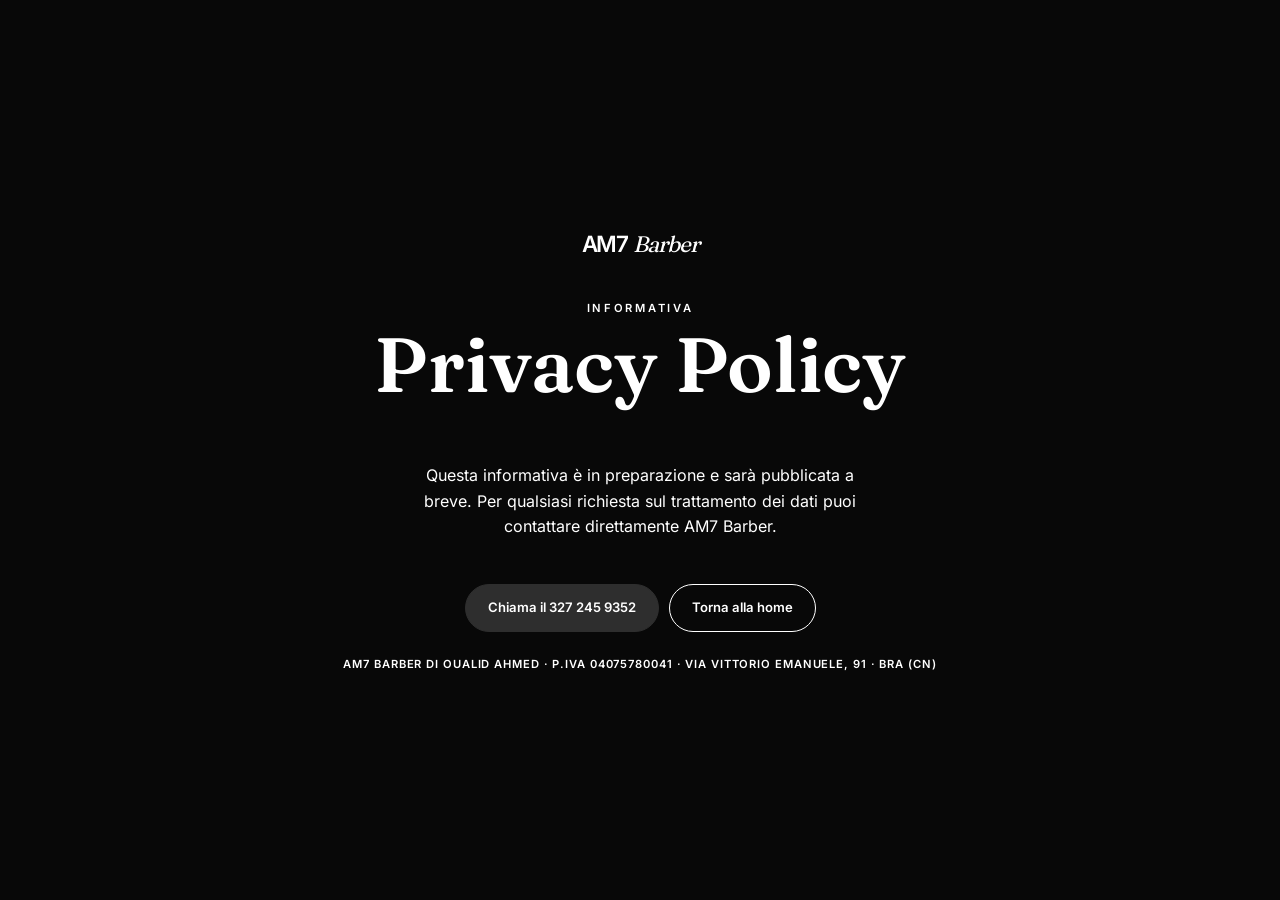
==== legal/privacy.html @ 8cc0624b "Commit standard" ====
<!DOCTYPE html>
<html lang="it">
<head>
  <meta charset="UTF-8">
  <meta name="viewport" content="width=device-width, initial-scale=1.0">
  <title>Privacy Policy · AM7 Barber</title>
  <meta name="description" content="Informativa privacy di AM7 Barber, Bra. Documento in preparazione.">
  <meta name="robots" content="noindex, nofollow">
  <meta name="theme-color" content="#080808">

  <link rel="icon" href="../favicon.ico" sizes="any">
  <link rel="icon" type="image/png" href="../assets/icons/favicon-48.png" sizes="48x48">
  <link rel="icon" type="image/png" href="../assets/icons/favicon-32.png" sizes="32x32">
  <link rel="icon" type="image/png" href="../assets/icons/favicon-16.png" sizes="16x16">
  <link rel="apple-touch-icon" href="../assets/icons/apple-touch-icon.png" sizes="180x180">
  <link rel="manifest" href="../manifest.json">

  <link rel="stylesheet" href="../styles.css">
  <style>
    /* Regole locali alla pagina legale: styles.css non definisce un h1
       fuori dalla hero. Nessuna modifica al sito. */
    .legal-page {
      display: flex;
      min-height: 100vh;
      min-height: 100svh;
      flex-direction: column;
      justify-content: center;
    }

    .legal-page h1 {
      max-width: 14ch;
      margin-right: auto;
      margin-left: auto;
      font-size: clamp(2.6rem, 6vw, 5rem);
      line-height: .9;
    }

    /* Stesso lockup del brand in header/footer: "AM7" in Inter,
       "Barber" in Fraunces corsivo. */
    .legal-page__home {
      display: inline-block;
      margin-bottom: 40px;
      font-size: 1.4rem;
      font-weight: 600;
      letter-spacing: -.05em;
      text-decoration: none;
    }

    .legal-page__home span {
      font-family: var(--font-display);
      font-style: italic;
      font-weight: 400;
    }
  </style>
</head>
<body>
  <a class="skip-link" href="#main-content">Vai al contenuto</a>

  <main id="main-content">
    <!--
      ============================================================
      PRIVACY POLICY — CONTENUTO DA REDIGERE
      ------------------------------------------------------------
      Pagina volutamente vuota su indicazione del committente.
      Finché resta così deve mantenere:
        - <meta name="robots" content="noindex, nofollow">
        - esclusione da sitemap.xml
      Prima della pubblicazione definitiva servono (art. 13 GDPR):
        titolare e recapito, finalità e basi giuridiche, categorie di
        dati, hosting e fornitori, conservazione, diritti dell'interessato,
        cookie/tracciamenti/contenuti esterni, data di aggiornamento.
      Configurazione tecnica accertata da verificare in fase di stesura:
        nessun cookie proprio, nessun analytics, nessun form, nessun
        iframe, font self-hosted, nessuna richiesta a terze parti.
        Uscite verso l'esterno solo su click: WhatsApp, tel:,
        Instagram, Google Maps.
      Vedi README.md → "Stato delle informative legali".
      ============================================================
    -->
    <section class="section section--dark booking legal-page" aria-labelledby="privacy-title">
      <a class="legal-page__home" href="../index.html">AM7 <span>Barber</span></a>
      <p class="eyebrow">Informativa</p>
      <h1 id="privacy-title">Privacy Policy</h1>
      <p>Questa informativa è in preparazione e sarà pubblicata a breve. Per qualsiasi richiesta sul trattamento dei dati puoi contattare direttamente AM7 Barber.</p>
      <div class="actions actions--center">
        <a class="btn" href="tel:+393272459352">Chiama il 327 245 9352</a>
        <a class="btn btn--ghost" href="../index.html">Torna alla home</a>
      </div>
      <p class="booking__proof">AM7 Barber di Oualid Ahmed · P.IVA 04075780041 · Via Vittorio Emanuele, 91 · Bra (CN)</p>
    </section>
  </main>
</body>
</html>
---- styles.css ----
/* ==========================================================================
   FONT SELF-HOSTED
   --------------------------------------------------------------------------
   Fraunces v38 · Inter v20 — woff2 variabili, asse wght 100–900, solo tondo.
   Origine: fonts.gstatic.com (vedi assets/fonts/README.md per rigenerarli).
   Licenze: SIL Open Font License 1.1 — assets/fonts/OFL-Fraunces.txt,
            assets/fonts/OFL-Inter.txt.
   Un solo file per famiglia copre tutti i pesi. Il subset latin-ext viene
   scaricato dal browser solo se in pagina compare un carattere di quel
   range: per l'italiano basta latin.
   ========================================================================== */

@font-face {
  font-family: 'Fraunces';
  font-style: normal;
  font-weight: 100 900;
  font-display: swap;
  src: url('assets/fonts/fraunces-latin.woff2') format('woff2');
  unicode-range: U+0000-00FF, U+0131, U+0152-0153, U+02BB-02BC, U+02C6, U+02DA, U+02DC, U+0304, U+0308, U+0329, U+2000-206F, U+20AC, U+2122, U+2191, U+2193, U+2212, U+2215, U+FEFF, U+FFFD;
}

@font-face {
  font-family: 'Fraunces';
  font-style: normal;
  font-weight: 100 900;
  font-display: swap;
  src: url('assets/fonts/fraunces-latin-ext.woff2') format('woff2');
  unicode-range: U+0100-02BA, U+02BD-02C5, U+02C7-02CC, U+02CE-02D7, U+02DD-02FF, U+0304, U+0308, U+0329, U+1D00-1DBF, U+1E00-1E9F, U+1EF2-1EFF, U+2020, U+20A0-20AB, U+20AD-20C0, U+2113, U+2C60-2C7F, U+A720-A7FF;
}

@font-face {
  font-family: 'Inter';
  font-style: normal;
  font-weight: 100 900;
  font-display: swap;
  src: url('assets/fonts/inter-latin.woff2') format('woff2');
  unicode-range: U+0000-00FF, U+0131, U+0152-0153, U+02BB-02BC, U+02C6, U+02DA, U+02DC, U+0304, U+0308, U+0329, U+2000-206F, U+20AC, U+2122, U+2191, U+2193, U+2212, U+2215, U+FEFF, U+FFFD;
}

@font-face {
  font-family: 'Inter';
  font-style: normal;
  font-weight: 100 900;
  font-display: swap;
  src: url('assets/fonts/inter-latin-ext.woff2') format('woff2');
  unicode-range: U+0100-02BA, U+02BD-02C5, U+02C7-02CC, U+02CE-02D7, U+02DD-02FF, U+0304, U+0308, U+0329, U+1D00-1DBF, U+1E00-1E9F, U+1EF2-1EFF, U+2020, U+20A0-20AB, U+20AD-20C0, U+2113, U+2C60-2C7F, U+A720-A7FF;
}

:root {
  --paper: #fdfdfd;
  --ink: #080808;
  --soft: #d3d3d3;
  --mid: #b1b1b1;
  --charcoal: #2e2e2e;
  --slate: #4f4f4f;
  --font-display: 'Fraunces', Georgia, 'Times New Roman', serif;
  --font-body: 'Inter', system-ui, -apple-system, 'Segoe UI', Roboto, sans-serif;
  --page-pad: clamp(20px, 6vw, 92px);
  --section-space: clamp(72px, 9vw, 128px);
  --content-max: 1366px;
  --radius: 2px;
  --ease: cubic-bezier(.22, .7, .25, 1);
}

*,
*::before,
*::after {
  box-sizing: border-box;
}

html {
  scroll-behavior: smooth;
}

body {
  margin: 0;
  overflow-x: hidden;
  background: var(--paper);
  color: #111111;
  font-family: var(--font-body);
  font-size: 16px;
  line-height: 1.6;
  text-rendering: optimizeLegibility;
}

main,
section,
footer,
nav,
div,
article,
figure {
  min-width: 0;
  min-height: 0;
}

img {
  display: block;
  width: 100%;
  max-width: 100%;
  height: auto;
}

a {
  color: inherit;
  text-underline-offset: .2em;
}

button,
a {
  -webkit-tap-highlight-color: transparent;
}

button,
input,
select,
textarea {
  font: inherit;
}

:focus-visible {
  outline: 3px solid currentColor;
  outline-offset: 4px;
}

.sr-only {
  position: absolute;
  overflow: hidden;
  width: 1px;
  height: 1px;
  padding: 0;
  border: 0;
  margin: -1px;
  clip-path: inset(50%);
  white-space: nowrap;
}

.skip-link {
  position: fixed;
  z-index: 100;
  top: 12px;
  left: 12px;
  padding: 10px 14px;
  transform: translateY(-160%);
  background: var(--paper);
  color: #111111;
  font-weight: 600;
}

.skip-link:focus {
  transform: translateY(0);
}

h1,
h2,
h3,
p,
figure {
  margin-top: 0;
}

h1,
h2,
h3 {
  font-family: var(--font-display);
  font-weight: 600;
}

h2 {
  max-width: 15ch;
  margin-bottom: .34em;
  font-size: clamp(2.5rem, 5.2vw, 4.8rem);
  line-height: .98;
  letter-spacing: -.04em;
  text-wrap: balance;
}

h2 em,
h1 em {
  font-weight: 400;
}

/* Full-bleed background, contenuto sempre centrato entro --content-max */
.section {
  position: relative;
  width: 100%;
  padding-block: var(--section-space);
  padding-inline: max(var(--page-pad), calc((100% - var(--content-max)) / 2));
}

.section--light {
  background: var(--paper);
  color: #111111;
}

.section--grey {
  background: var(--soft);
  color: #111111;
}

.section--dark {
  background: var(--ink);
  color: #ffffff;
}

.eyebrow {
  margin-bottom: 16px;
  font-size: .7rem;
  font-weight: 600;
  line-height: 1;
  letter-spacing: .24em;
  text-transform: uppercase;
}

.section__head {
  display: grid;
  grid-template-columns: minmax(0, 1.3fr) minmax(260px, .7fr);
  gap: clamp(24px, 4.5vw, 72px);
  align-items: end;
  margin-bottom: clamp(38px, 5vw, 64px);
}

.section__head h2,
.section__head p {
  margin-bottom: 0;
}

.section__head > p,
.section__head > div > p:last-child,
.gallery__intro > p {
  max-width: 42ch;
}

.actions {
  display: flex;
  flex-wrap: wrap;
  gap: 10px;
  align-items: center;
  margin-top: 28px;
}

.actions--center {
  justify-content: center;
}

.btn {
  display: inline-flex;
  min-height: 48px;
  max-width: 100%;
  align-items: center;
  justify-content: center;
  gap: 16px;
  padding: 13px 22px;
  border: 1px solid var(--charcoal);
  border-radius: 999px;
  background: var(--charcoal);
  color: #ffffff;
  font-size: .82rem;
  font-weight: 600;
  line-height: 1;
  text-align: center;
  text-decoration: none;
  white-space: nowrap;
  transition: transform .2s var(--ease), background-color .2s var(--ease);
}

.btn:hover {
  transform: translateY(-2px);
  background: var(--slate);
}

.btn--ghost {
  border-color: currentColor;
  background: transparent;
  color: inherit;
}

.btn--ghost:hover {
  background: transparent;
}

.btn--compact {
  min-height: 40px;
  padding: 10px 18px;
}

.media-frame {
  position: relative;
  overflow: hidden;
  border-radius: var(--radius);
  background: var(--soft);
}

.media-frame img {
  width: 100%;
  height: 100%;
  object-fit: cover;
}

/* 1 · Hero Minimal Centered */
.bb-hero-minimal-centered {
  position: relative;
  isolation: isolate;
  display: flex;
  min-height: clamp(520px, 52vw, 620px);
  max-height: 660px;
  flex-direction: column;
  overflow: hidden;
  padding: clamp(18px, 3vw, 34px) var(--page-pad) clamp(24px, 4vw, 44px);
  background: var(--soft);
  color: #111111;
}

.bb-hero-minimal-centered::before {
  position: absolute;
  z-index: -1;
  top: 50%;
  left: 50%;
  width: min(82%, 940px);
  aspect-ratio: 1178 / 435;
  transform: translate(-50%, -50%);
  background: url('assets/logo-mark.png') center / contain no-repeat;
  content: '';
  opacity: .16;
}

.hero__nav,
.hero__content,
.hero__meta {
  width: min(100%, var(--content-max));
  margin-right: auto;
  margin-left: auto;
}

.hero__nav {
  display: grid;
  grid-template-columns: auto 1fr auto;
  gap: 20px 28px;
  align-items: center;
}

.hero__brand,
.fh-ft-cl__brand > a:not(.footer__social) {
  width: max-content;
  font-size: 1.05rem;
  font-weight: 600;
  letter-spacing: -.05em;
  text-decoration: none;
}

.hero__brand span,
.fh-ft-cl__brand > a:not(.footer__social) span {
  font-family: var(--font-display);
  font-style: italic;
  font-weight: 400;
}

.hero__links {
  display: flex;
  justify-content: center;
  gap: clamp(16px, 2.4vw, 36px);
}

.hero__links a {
  font-size: .75rem;
  font-weight: 600;
  text-decoration: none;
}

.hero__nav > .btn {
  grid-column: 3;
  grid-row: 1;
  justify-self: end;
}

.hero__content {
  margin-top: auto;
  margin-bottom: auto;
  padding-block: clamp(28px, 5vw, 56px);
}

.hero__content h1 {
  max-width: 11ch;
  margin-bottom: 24px;
  font-size: clamp(3.35rem, 8.5vw, 7.6rem);
  line-height: .98;
  letter-spacing: -.065em;
}

.hero__body {
  max-width: 52ch;
  margin-bottom: 0;
  font-size: clamp(.95rem, 1.4vw, 1.12rem);
}

.hero__meta {
  display: flex;
  justify-content: space-between;
  gap: 24px;
  padding-top: 18px;
  border-top: 1px solid #111111;
  font-size: .68rem;
  font-weight: 600;
  letter-spacing: .08em;
  text-transform: uppercase;
}

/* 2 · Chi siamo */
.bw-about-craft {
  display: grid;
  grid-template-columns: minmax(260px, .8fr) minmax(0, 1.2fr);
  gap: clamp(36px, 6.5vw, 96px);
  align-items: start;
}

.bw-about-craft__media {
  aspect-ratio: 4 / 5;
  max-height: 520px;
  margin: 0;
}

.bw-about-craft__media img {
  object-position: center 42%;
  filter: grayscale(1) contrast(1.04);
}

.bw-about-craft__media figcaption {
  position: absolute;
  right: 14px;
  bottom: 14px;
  left: 14px;
  padding: 10px 12px;
  background: var(--paper);
  color: #111111;
  font-size: .64rem;
  font-weight: 600;
  letter-spacing: .11em;
  text-transform: uppercase;
}

.media-placeholder {
  display: grid;
  width: 100%;
  height: 100%;
  min-height: 320px;
  align-content: center;
  justify-items: center;
  gap: 14px;
  padding: 24px;
  background:
    repeating-linear-gradient(-45deg, rgba(17, 17, 17, .055) 0 9px, transparent 9px 19px),
    var(--soft);
  color: var(--slate);
  text-align: center;
}

.media-placeholder__mark {
  color: #111111;
  font-family: var(--font-display);
  font-size: clamp(2.4rem, 5vw, 3.6rem);
  font-weight: 600;
  letter-spacing: -.05em;
  line-height: 1;
  opacity: .3;
}

.media-placeholder__label {
  font-size: .6rem;
  font-weight: 600;
  letter-spacing: .18em;
  text-transform: uppercase;
}

.bw-about-craft__copy {
  max-width: 62ch;
}

.bw-about-craft__copy > p:not(.eyebrow, .signature) {
  margin-bottom: 1.1em;
  font-size: clamp(.95rem, 1.25vw, 1.05rem);
}

.about__lead {
  font-size: clamp(1.05rem, 1.6vw, 1.24rem) !important;
  line-height: 1.5;
}

.about__timeline {
  display: grid;
  grid-template-columns: repeat(3, minmax(0, 1fr));
  padding: 0;
  margin: 34px 0 0;
  border-top: 1px solid var(--mid);
  list-style: none;
}

.about__timeline li {
  padding: 20px 22px 0 0;
}

.about__year {
  display: block;
  margin-bottom: 10px;
  font-size: .65rem;
  font-weight: 600;
  letter-spacing: .14em;
}

.about__timeline strong {
  display: block;
  font-family: var(--font-display);
  font-size: 1.1rem;
  font-weight: 600;
  line-height: 1.2;
}

.about__timeline p {
  margin: 6px 0 0;
  color: var(--slate);
  font-size: .78rem;
  line-height: 1.5;
}

.signature {
  margin-top: 34px;
  margin-bottom: 0;
  font-family: var(--font-display);
  font-style: italic;
}

/* 3 · Listino prezzi */
.pricelist {
  display: grid;
  grid-template-columns: repeat(2, minmax(0, 1fr));
  grid-template-rows: auto 1fr;
  gap: 1px;
  border: 1px solid #111111;
  background: #111111;
}

.pricelist__group {
  padding: clamp(22px, 2.8vw, 38px);
  background: var(--paper);
}

.pricelist__group--taglio {
  grid-area: 1 / 1;
}

.pricelist__group--barba {
  grid-area: 2 / 1;
}

.pricelist__group--trattamenti {
  grid-area: 1 / 2 / span 2 / 2;
}

.pricelist__group h3 {
  margin: 0 0 6px;
  font-size: clamp(1.5rem, 2.2vw, 2rem);
  letter-spacing: -.035em;
  line-height: 1;
}

.pricelist dl {
  margin: 0;
}

.price-row {
  display: flex;
  gap: 18px;
  align-items: baseline;
  padding: 13px 0;
  border-bottom: 1px solid rgba(17, 17, 17, .13);
}

.price-row:last-child {
  padding-bottom: 0;
  border-bottom: 0;
}

.price-row dt {
  flex: 1 1 auto;
  font-size: .92rem;
  font-weight: 500;
}

.price-row dd {
  flex: 0 0 auto;
  margin: 0;
  font-family: var(--font-display);
  font-size: 1.05rem;
  font-weight: 600;
  white-space: nowrap;
}

.pricelist__footer {
  display: flex;
  flex-wrap: wrap;
  gap: 18px 36px;
  align-items: center;
  justify-content: space-between;
  margin-top: 28px;
}

.pricelist__footer p {
  max-width: 48ch;
  margin: 0;
  font-size: .78rem;
}

/* 4 · Gallery Carousel */
.gallery__intro {
  align-self: end;
}

.gallery__controls {
  display: flex;
  gap: 8px;
  margin-top: 22px;
}

.gallery__controls button {
  display: grid;
  width: 48px;
  height: 48px;
  place-items: center;
  border: 1px solid #ffffff;
  border-radius: 50%;
  background: transparent;
  color: #ffffff;
  cursor: pointer;
  transition: background-color .2s var(--ease), color .2s var(--ease);
}

.gallery__controls button:hover {
  background: var(--paper);
  color: #111111;
}

.gallery__viewport {
  overflow: hidden;
}

.gallery__track {
  display: flex;
  gap: clamp(12px, 1.6vw, 22px);
  overflow-x: auto;
  padding-bottom: 14px;
  scroll-behavior: smooth;
  scroll-snap-type: x mandatory;
  scrollbar-color: var(--paper) var(--charcoal);
  scrollbar-width: thin;
}

.gallery-card {
  position: relative;
  overflow: hidden;
  flex: 0 0 min(23rem, 74vw);
  border-radius: var(--radius);
  background: var(--charcoal);
  scroll-snap-align: start;
}

.gallery-card img {
  aspect-ratio: 3 / 4;
  object-fit: cover;
  object-position: center 34%;
  filter: grayscale(.12);
}

.gallery-card__number {
  position: absolute;
  top: 14px;
  left: 14px;
  display: grid;
  min-width: 46px;
  height: 32px;
  padding: 0 12px;
  place-items: center;
  border-radius: 999px;
  background: rgba(8, 8, 8, .68);
  color: #ffffff;
  font-size: .66rem;
  font-weight: 600;
  letter-spacing: .14em;
  -webkit-backdrop-filter: blur(6px);
  backdrop-filter: blur(6px);
}

/* 5 · Dentro AM7 */
.shop__gallery {
  display: grid;
  height: clamp(380px, 44vw, 600px);
  grid-template-columns: minmax(0, 1.4fr) minmax(0, 1fr) minmax(0, 1fr);
  gap: clamp(10px, 1.2vw, 16px);
}

.shop__gallery figure {
  height: 100%;
  margin: 0;
}

.shop__main img {
  object-position: center 56%;
}

.shop__side img {
  object-position: center 50%;
}

/* 6 · Instagram reel */
.bb-social-phone-mockup {
  display: grid;
  grid-template-columns: minmax(270px, .62fr) minmax(0, 1.38fr);
  gap: clamp(36px, 6vw, 96px);
  align-items: center;
}

.bb-social-phone-mockup__phone {
  width: min(320px, 84vw);
  padding: 12px;
  border: 9px solid var(--ink);
  border-radius: 48px;
  margin: 0 auto;
  background: var(--ink);
  box-shadow: 0 26px 60px rgba(8, 8, 8, .22);
}

.phone__speaker {
  display: block;
  width: 76px;
  height: 5px;
  margin: 0 auto 11px;
  border-radius: 999px;
  background: var(--mid);
}

.phone__screen {
  position: relative;
  overflow: hidden;
  aspect-ratio: 9 / 16;
  border-radius: 30px;
  background: var(--ink);
}

.reel {
  position: absolute;
  display: flex;
  flex-direction: column;
  inset: 0;
  transition: transform .75s var(--ease);
  will-change: transform;
}

.reel[data-state='logo'] {
  transform: translateY(-100%);
}

.reel__slide {
  position: relative;
  overflow: hidden;
  height: 100%;
  flex: 0 0 100%;
}

.reel__slide--video video {
  display: block;
  width: 100%;
  height: 100%;
  object-fit: cover;
}

.reel__progress {
  position: absolute;
  z-index: 1;
  top: 14px;
  right: 14px;
  left: 14px;
  overflow: hidden;
  height: 3px;
  border-radius: 999px;
  background: rgba(255, 255, 255, .3);
}

.reel__progress i {
  display: block;
  width: 0;
  height: 100%;
  background: var(--paper);
  transition: width .2s linear;
}

.reel__toggle {
  position: absolute;
  z-index: 2;
  display: grid;
  padding: 0;
  border: 0;
  inset: 0;
  background: transparent;
  cursor: pointer;
  place-items: center;
}

.reel__toggle-icon {
  position: relative;
  display: block;
  width: 58px;
  height: 58px;
  border-radius: 50%;
  background: rgba(253, 253, 253, .93);
  color: #111111;
  transition: opacity .35s var(--ease), transform .35s var(--ease);
}

.reel__toggle-icon::before {
  position: absolute;
  top: 50%;
  left: calc(50% + 2px);
  border-color: transparent transparent transparent currentColor;
  border-style: solid;
  border-width: 9px 0 9px 15px;
  content: '';
  transform: translate(-50%, -50%);
}

.reel.is-playing .reel__toggle-icon {
  opacity: 0;
  transform: scale(.84);
}

.reel.is-playing .reel__toggle:hover .reel__toggle-icon,
.reel.is-playing .reel__toggle:focus-visible .reel__toggle-icon {
  opacity: 1;
  transform: scale(1);
}

.reel.is-playing .reel__toggle-icon::before {
  left: calc(50% - 5px);
  width: 5px;
  height: 18px;
  border: 0;
  background: currentColor;
}

.reel.is-playing .reel__toggle-icon::after {
  position: absolute;
  top: 50%;
  left: calc(50% + 5px);
  width: 5px;
  height: 18px;
  background: currentColor;
  content: '';
  transform: translate(-50%, -50%);
}

.reel__sound {
  position: absolute;
  z-index: 3;
  top: 26px;
  right: 14px;
  padding: 8px 10px;
  border: 0;
  border-radius: 999px;
  background: rgba(8, 8, 8, .62);
  color: #ffffff;
  cursor: pointer;
  font-size: .55rem;
  font-weight: 600;
  letter-spacing: .12em;
  line-height: 1;
  -webkit-backdrop-filter: blur(6px);
  backdrop-filter: blur(6px);
}

.reel__sound-icon::before {
  content: 'AUDIO OFF';
}

.reel__sound[aria-pressed='true'] .reel__sound-icon::before {
  content: 'AUDIO ON';
}

.reel__slide--logo {
  display: grid;
  align-content: center;
  justify-items: center;
  gap: 18px;
  padding: 26px;
  background: var(--paper);
  color: #111111;
}

.reel__slide--logo img {
  width: min(84%, 220px);
  height: auto;
  object-fit: contain;
}

.reel__handle {
  font-family: var(--font-display);
  font-size: 1rem;
  font-weight: 600;
}

.reel__replay {
  padding: 10px 16px;
  border: 1px solid #111111;
  border-radius: 999px;
  background: transparent;
  color: #111111;
  cursor: pointer;
  font-size: .62rem;
  font-weight: 600;
  letter-spacing: .1em;
  text-transform: uppercase;
  transition: background-color .2s var(--ease), color .2s var(--ease);
}

.reel__replay:hover {
  background: #111111;
  color: var(--paper);
}

.bb-social-phone-mockup__copy {
  max-width: 660px;
}

.bb-social-phone-mockup__copy > p:not(.eyebrow) {
  max-width: 52ch;
}

.social__handle {
  display: inline-flex;
  gap: 20px;
  align-items: center;
  margin-top: 14px;
  font-family: var(--font-display);
  font-size: clamp(1.2rem, 2vw, 1.6rem);
  font-weight: 600;
  text-decoration: none;
}

/* 7 · Booking CTA Band */
.booking {
  text-align: center;
}

.booking h2 {
  max-width: 12ch;
  margin-right: auto;
  margin-left: auto;
  font-size: clamp(3rem, 7vw, 6.2rem);
  line-height: .88;
}

.booking > p:not(.eyebrow, .booking__proof) {
  max-width: 46ch;
  margin-right: auto;
  margin-left: auto;
}

.booking__proof {
  margin-top: 24px;
  margin-bottom: 0;
  font-size: .7rem;
  font-weight: 600;
  letter-spacing: .08em;
  text-transform: uppercase;
}

/* 8 · Location Card Overlay */
.bb-location-card-overlay {
  position: relative;
  display: grid;
  min-height: clamp(480px, 44vw, 540px);
  overflow: hidden;
  background: var(--soft);
  color: #111111;
}

.location__map {
  position: absolute;
  inset: 0;
  overflow: hidden;
  background-color: var(--soft);
  background-image: linear-gradient(#b1b1b1 1px, transparent 1px), linear-gradient(90deg, #b1b1b1 1px, transparent 1px);
  background-size: 44px 44px;
  color: #111111;
  text-decoration: none;
}

.map__street {
  position: absolute;
  display: block;
  height: 30px;
  border-top: 1px solid #111111;
  border-bottom: 1px solid #111111;
  background: var(--paper);
}

.map__street--one {
  top: 24%;
  right: -10%;
  left: -10%;
  transform: rotate(-13deg);
}

.map__street--two {
  top: 50%;
  right: -5%;
  left: 30%;
  transform: rotate(44deg);
}

.map__street--three {
  top: 70%;
  right: 25%;
  left: -5%;
  transform: rotate(8deg);
}

.map__pin {
  position: absolute;
  top: 46%;
  left: 42%;
  display: grid;
  width: 74px;
  height: 74px;
  place-items: center;
  border-radius: 50% 50% 50% 0;
  transform: rotate(-45deg);
  background: var(--ink);
  color: #ffffff;
  font-size: .72rem;
  font-weight: 600;
}

.map__pin > span {
  transform: rotate(45deg);
}

.map__label {
  position: absolute;
  bottom: 22px;
  left: 22px;
  padding: 8px 12px;
  background: var(--paper);
  color: #111111;
  font-size: .65rem;
  font-weight: 600;
  letter-spacing: .12em;
  text-transform: uppercase;
}

.location__card {
  position: relative;
  z-index: 1;
  width: min(440px, calc(100% - 40px));
  align-self: center;
  justify-self: end;
  padding: clamp(28px, 4vw, 48px);
  margin: 40px max(var(--page-pad), calc((100% - var(--content-max)) / 2)) 40px 20px;
  background: var(--paper);
  color: #111111;
}

.location__card h2 {
  margin-bottom: 24px;
}

.location__card address {
  margin-bottom: 16px;
  font-family: var(--font-display);
  font-size: 1.25rem;
  font-style: normal;
  font-weight: 600;
  line-height: 1.3;
}

.location__card > p:not(.eyebrow) {
  font-size: .82rem;
}

/* 9 · Hours Cards */
.bb-hours-cards__hour-cards {
  display: grid;
  grid-template-columns: repeat(7, minmax(0, 1fr));
  gap: 1px;
  overflow: hidden;
  border: 1px solid var(--ink);
  background: var(--ink);
}

.bb-hours-cards__hour-cards article {
  display: flex;
  min-height: 180px;
  flex-direction: column;
  justify-content: space-between;
  gap: 16px;
  padding: clamp(16px, 2vw, 24px);
  background: var(--paper);
}

.bb-hours-cards__hour-cards article > span {
  font-size: .7rem;
  font-weight: 600;
  letter-spacing: .08em;
  text-transform: uppercase;
}

.bb-hours-cards__hour-cards strong {
  font-family: var(--font-display);
  font-size: clamp(1.05rem, 1.7vw, 1.4rem);
  font-weight: 600;
  line-height: 1.15;
}

.bb-hours-cards__hour-cards .is-closed {
  background: var(--charcoal);
  color: #ffffff;
}

.hours__note {
  margin-top: 20px;
  margin-bottom: 0;
  font-size: .72rem;
}

/* 10 · Footer a colonne */
.fh-ft-cl {
  padding-block: clamp(56px, 8vw, 96px) 24px;
  padding-inline: max(var(--page-pad), calc((100% - var(--content-max)) / 2));
  background: var(--ink);
  color: #ffffff;
}

.fh-ft-cl__grid {
  display: grid;
  grid-template-columns: 1.5fr 1fr 1fr;
  gap: clamp(34px, 6vw, 96px);
  padding-bottom: clamp(48px, 7vw, 84px);
}

.fh-ft-cl__brand > a:not(.footer__social) {
  display: block;
  margin-bottom: 20px;
  font-size: clamp(2rem, 4vw, 3.5rem);
}

.fh-ft-cl__brand p {
  max-width: 34ch;
  font-size: .82rem;
}

.footer__social {
  display: inline-block;
  margin-top: 10px;
  font-size: .75rem;
  font-weight: 600;
}

.fh-ft-cl__col h3 {
  margin: 0 0 18px;
  font-family: var(--font-body);
  font-size: .68rem;
  letter-spacing: .16em;
  text-transform: uppercase;
}

.fh-ft-cl__col p,
.fh-ft-cl__col address,
.fh-ft-cl__col a {
  display: block;
  margin: 0 0 12px;
  font-size: .8rem;
  font-style: normal;
  text-decoration: none;
}

.fh-ft-cl__legal {
  display: flex;
  flex-wrap: wrap;
  justify-content: space-between;
  gap: 12px 24px;
  padding-top: 20px;
  border-top: 1px solid var(--slate);
  font-size: .62rem;
  letter-spacing: .08em;
  text-transform: uppercase;
}

@media (max-width: 980px) {
  /* la card copre il centro della mappa: sposto pin e strada a sinistra */
  .map__pin {
    left: 16%;
  }

  .map__street--two {
    left: 8%;
  }
}

@media (max-width: 1100px) {
  .bb-hours-cards__hour-cards {
    grid-template-columns: repeat(4, minmax(0, 1fr));
  }

  .bb-hours-cards__hour-cards article:last-child {
    grid-column: span 2;
  }

  .shop__gallery {
    height: clamp(340px, 46vw, 480px);
  }
}

@media (max-width: 900px) {
  .pricelist {
    grid-template-columns: 1fr;
    grid-template-rows: auto;
  }

  .pricelist__group--taglio,
  .pricelist__group--barba,
  .pricelist__group--trattamenti {
    grid-area: auto;
  }
}

@media (max-width: 760px) {
  :root {
    --section-space: clamp(64px, 15vw, 88px);
  }

  h2 {
    max-width: 18ch;
    font-size: clamp(2.4rem, 10vw, 3.6rem);
  }

  .section__head,
  .bw-about-craft,
  .bb-social-phone-mockup,
  .fh-ft-cl__grid {
    grid-template-columns: 1fr;
  }

  .section__head {
    gap: 14px;
  }

  /* Nav su due righe: brand + CTA sopra, link sotto */
  .hero__nav {
    grid-template-columns: 1fr auto;
    gap: 14px 16px;
  }

  .hero__nav > .btn {
    grid-column: 2;
  }

  .hero__links {
    overflow-x: auto;
    grid-column: 1 / -1;
    grid-row: 2;
    justify-content: flex-start;
    padding-top: 12px;
    border-top: 1px solid rgba(17, 17, 17, .22);
    gap: 20px;
    scrollbar-width: none;
  }

  .hero__links::-webkit-scrollbar {
    display: none;
  }

  .hero__links a {
    white-space: nowrap;
  }

  .bb-hero-minimal-centered {
    min-height: 560px;
    max-height: none;
  }

  .bb-hero-minimal-centered::before {
    width: min(94%, 460px);
    opacity: .14;
  }

  .hero__content h1 {
    font-size: clamp(3rem, 13vw, 4.4rem);
  }

  .hero__body {
    max-width: 40ch;
  }

  .hero__meta {
    align-items: flex-start;
    font-size: .58rem;
  }

  .bw-about-craft {
    gap: 40px;
  }

  .bw-about-craft__media {
    width: min(100%, 420px);
    max-height: 460px;
  }

  .about__timeline {
    grid-template-columns: 1fr;
    border-top: 0;
  }

  .about__timeline li {
    padding: 18px 0;
    border-top: 1px solid var(--mid);
  }

  .gallery-card {
    flex-basis: min(300px, 82vw);
  }

  .shop__gallery {
    height: auto;
    grid-template-columns: repeat(2, minmax(0, 1fr));
    grid-template-rows: auto auto;
  }

  .shop__gallery figure {
    height: auto;
  }

  .shop__main {
    aspect-ratio: 4 / 5;
    max-height: 440px;
    grid-column: 1 / -1;
  }

  .shop__side {
    aspect-ratio: 3 / 4;
  }

  .bb-social-phone-mockup {
    gap: 44px;
  }

  .bb-social-phone-mockup__phone {
    order: 2;
  }

  .bb-social-phone-mockup__copy {
    order: 1;
  }

  .booking h2 {
    font-size: clamp(2.9rem, 13vw, 4.4rem);
  }

  .pricelist__footer {
    gap: 20px;
  }

  .fh-ft-cl__grid {
    gap: 40px;
  }
}

@media (max-width: 560px) {
  .hero__meta {
    display: grid;
    gap: 5px;
  }

  .hero__content .actions {
    margin-top: 22px;
  }

  .bb-hours-cards__hour-cards {
    grid-template-columns: repeat(2, minmax(0, 1fr));
  }

  .bb-hours-cards__hour-cards article,
  .bb-hours-cards__hour-cards article:last-child {
    min-height: 138px;
    grid-column: auto;
  }

  .bb-hours-cards__hour-cards article:last-child {
    grid-column: 1 / -1;
  }

  .bb-location-card-overlay {
    display: grid;
    min-height: 0;
  }

  .location__map {
    position: relative;
    min-height: 320px;
  }

  .location__card {
    width: 100%;
    padding: 46px var(--page-pad) 56px;
    margin: 0;
  }

  .fh-ft-cl__legal {
    display: grid;
  }
}

@media (max-width: 390px) {
  .btn {
    padding-right: 18px;
    padding-left: 18px;
  }

  .hero__nav > .btn {
    min-height: 38px;
    padding: 9px 14px;
  }

  .hero__content h1 {
    font-size: clamp(2.7rem, 15vw, 3.1rem);
  }

  .gallery-card {
    flex-basis: 86vw;
  }

  .price-row {
    gap: 12px;
  }

  .fh-ft-cl__brand > a:not(.footer__social) {
    font-size: 2.35rem;
  }
}

@media (prefers-reduced-motion: reduce) {
  html {
    scroll-behavior: auto;
  }

  *,
  *::before,
  *::after {
    scroll-behavior: auto !important;
    transition-duration: .01ms !important;
    animation-duration: .01ms !important;
    animation-iteration-count: 1 !important;
  }
}
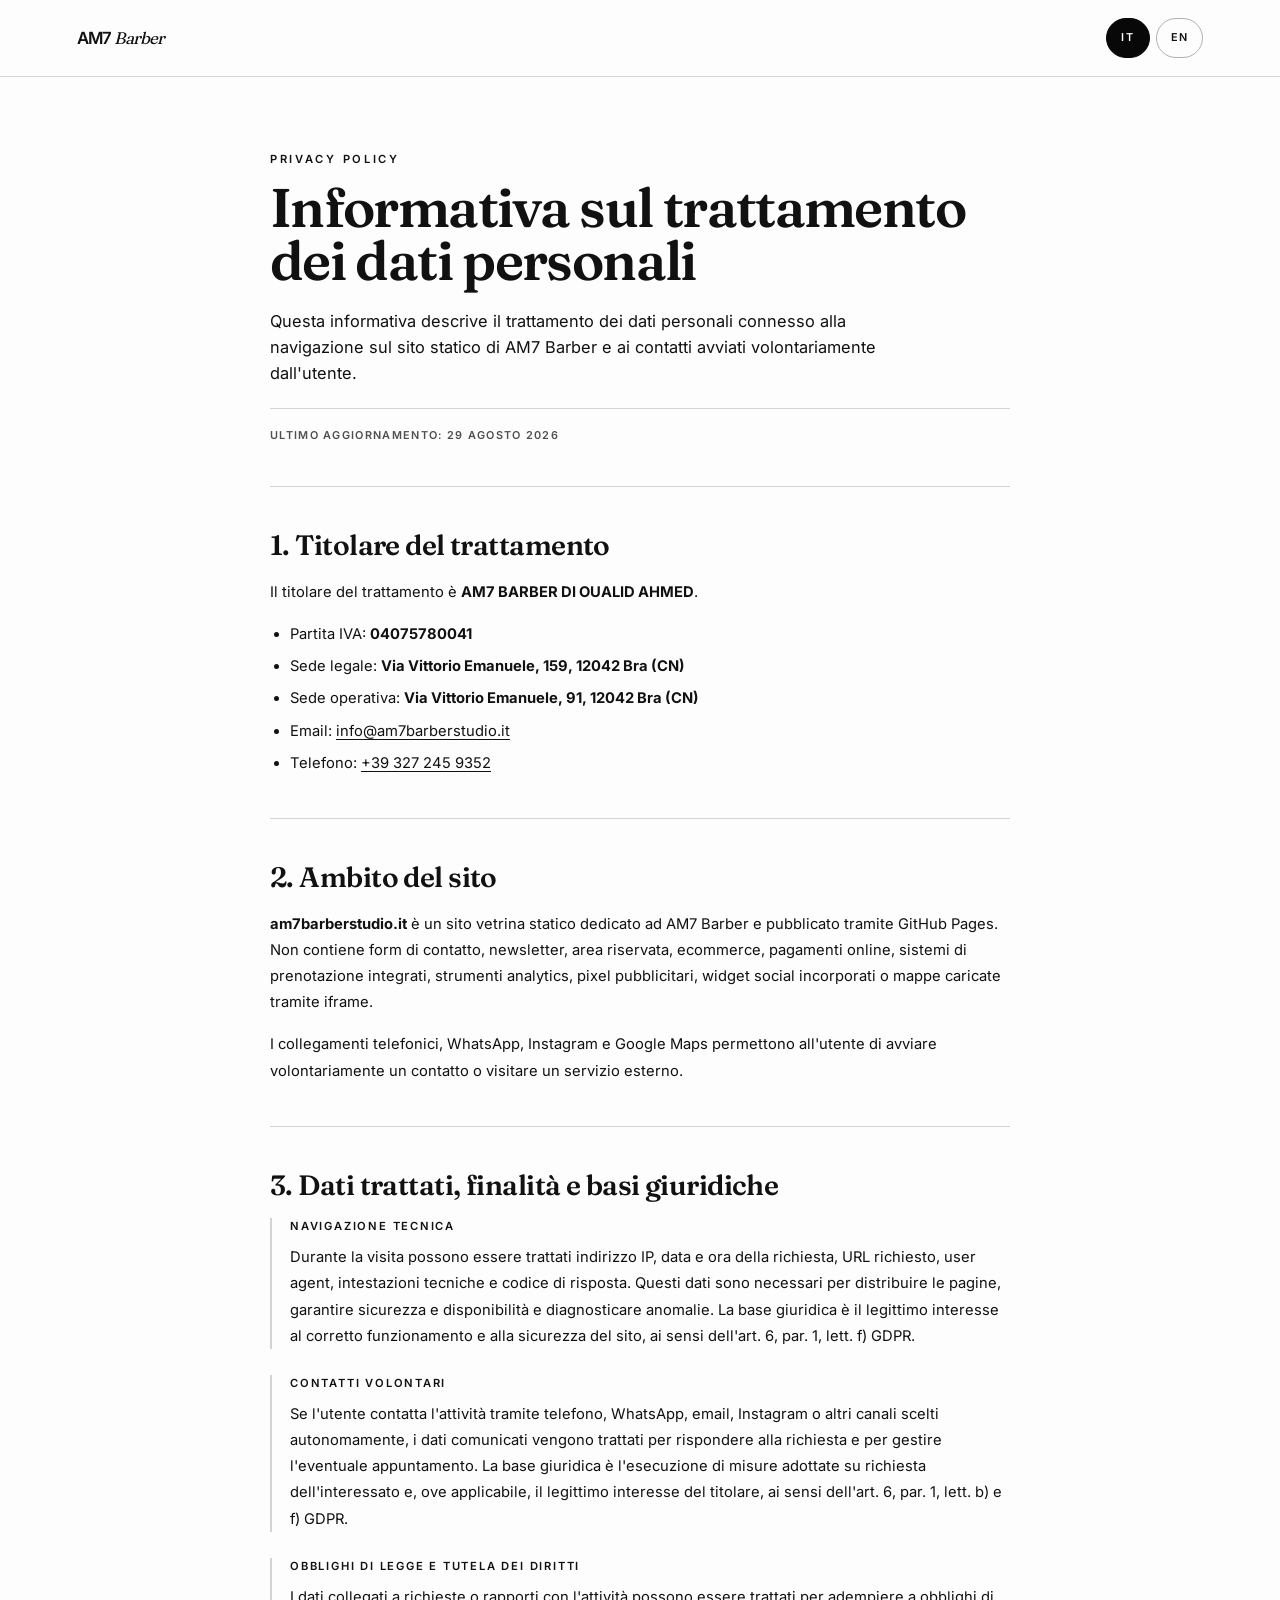
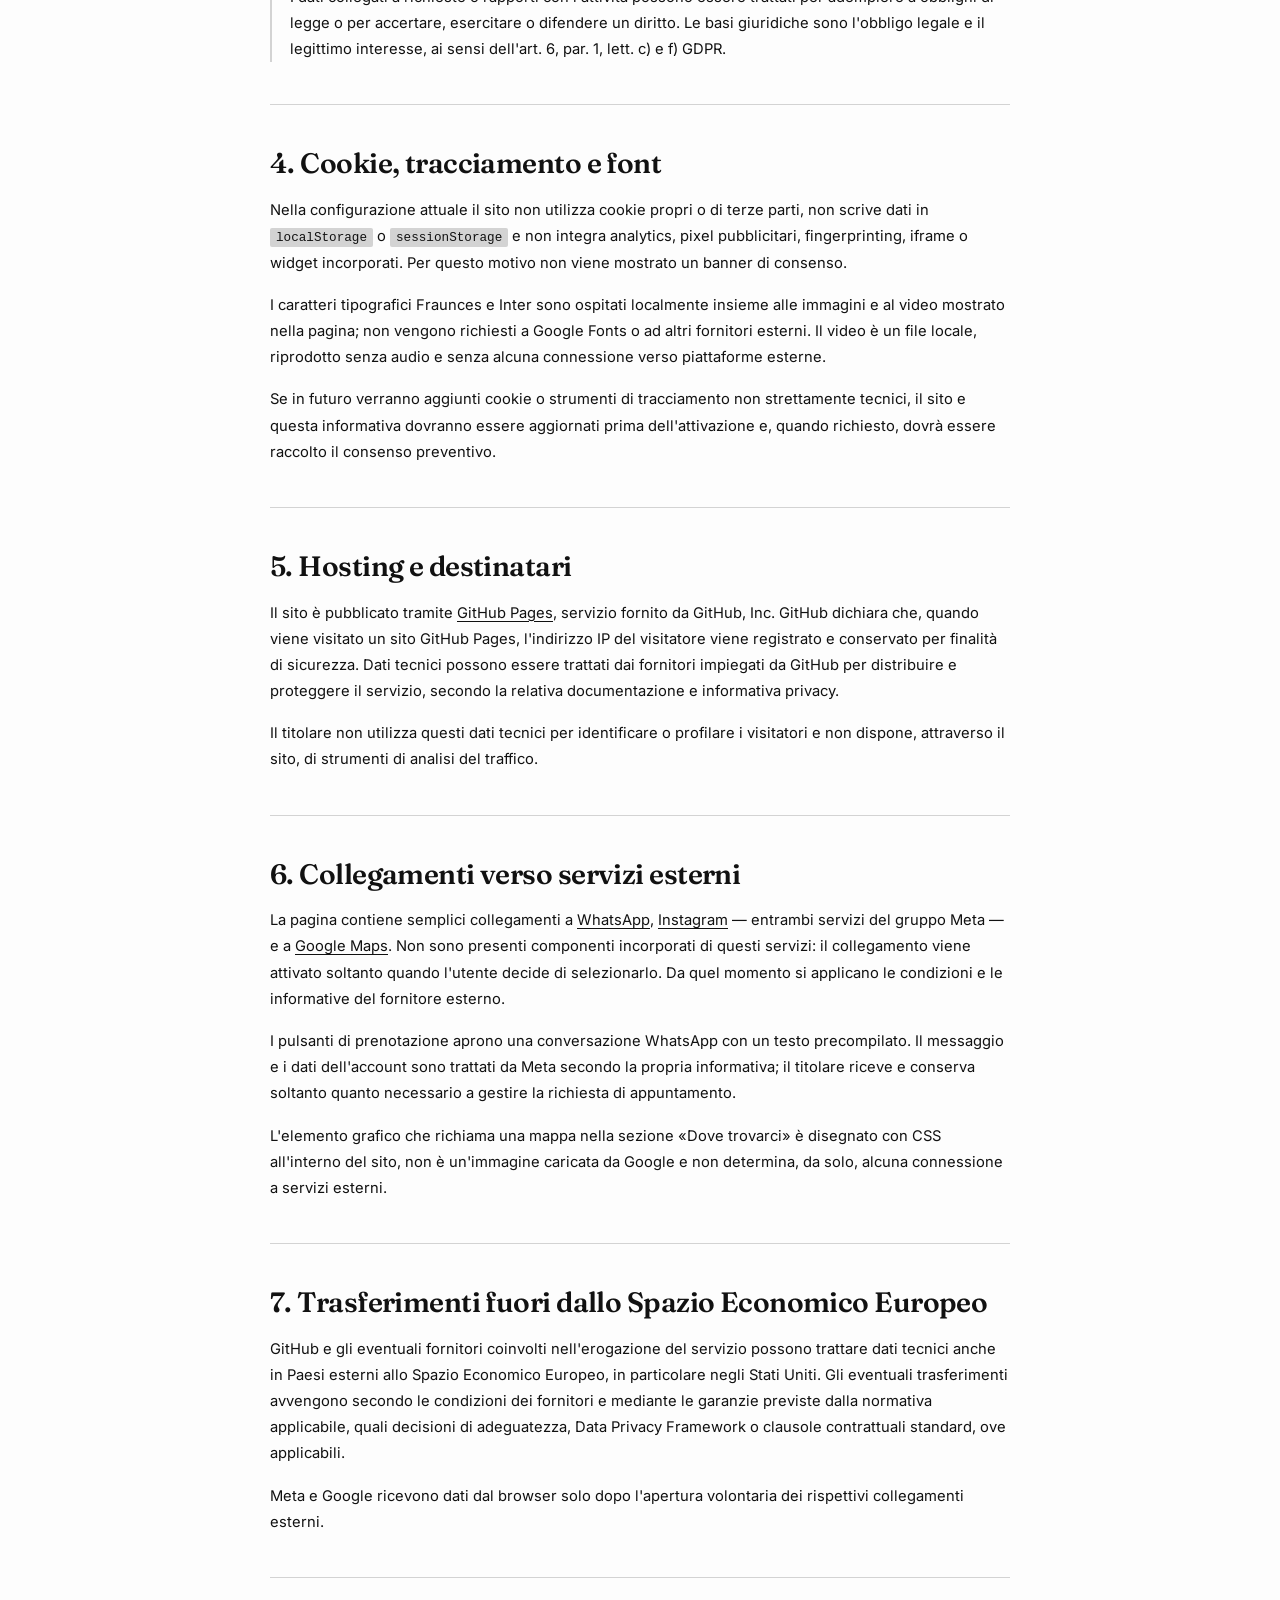
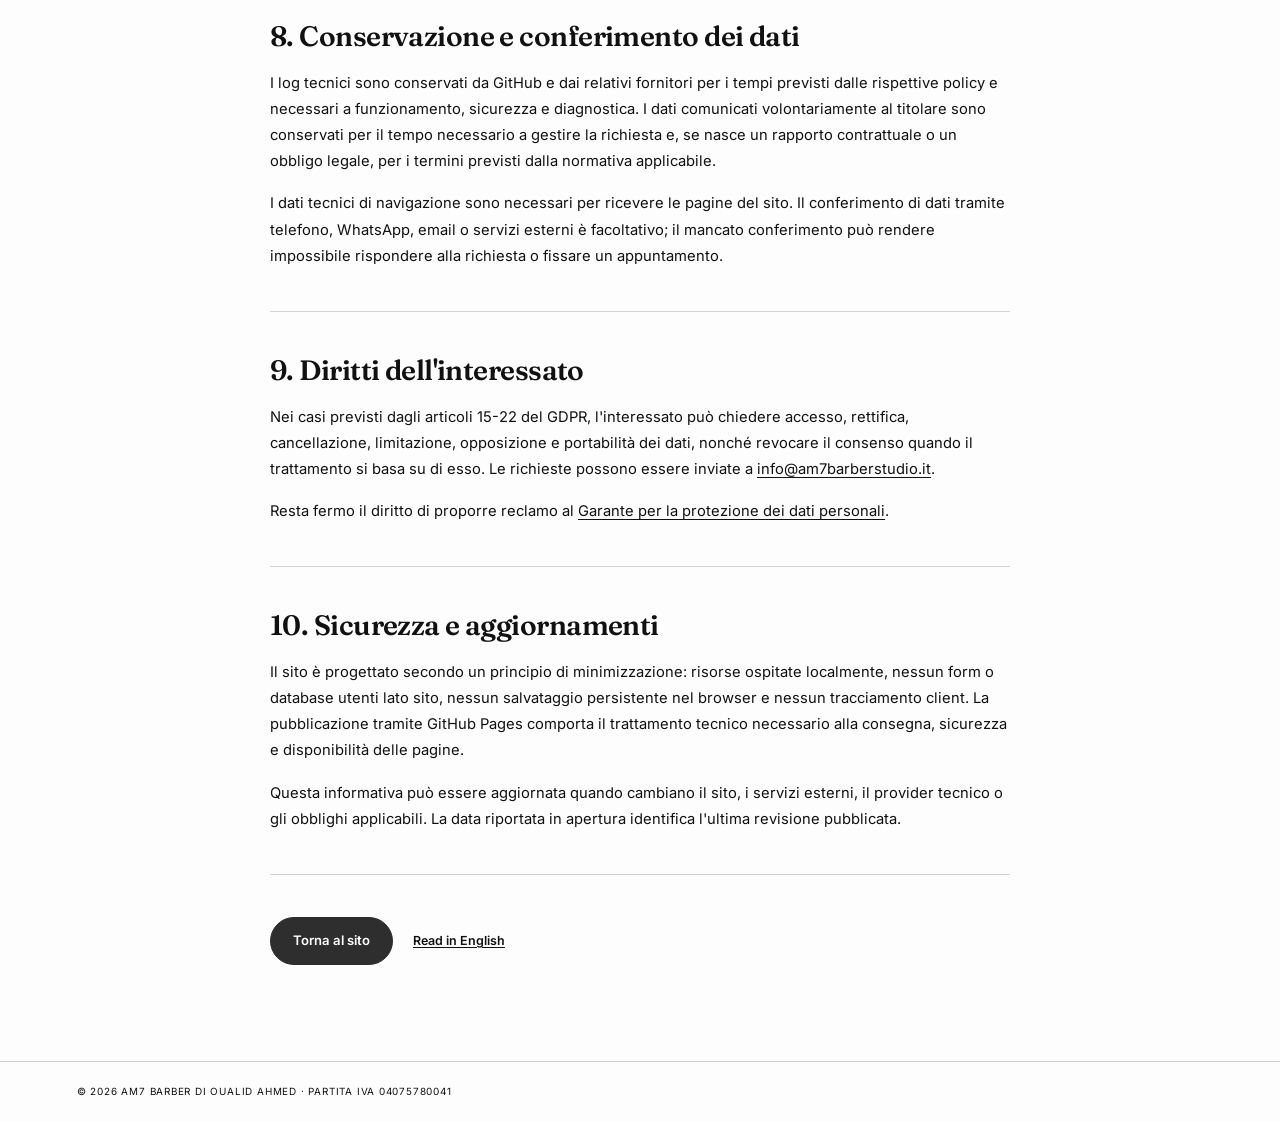
==== commit 102bc94e: "Commit privacy" ====
--- a/legal/privacy.html
+++ b/legal/privacy.html
@@ -3,91 +3,130 @@
 <head>
   <meta charset="UTF-8">
   <meta name="viewport" content="width=device-width, initial-scale=1.0">
-  <title>Privacy Policy · AM7 Barber</title>
-  <meta name="description" content="Informativa privacy di AM7 Barber, Bra. Documento in preparazione.">
-  <meta name="robots" content="noindex, nofollow">
+  <title>Privacy Policy | AM7 Barber</title>
+  <meta name="description" content="Informativa sul trattamento dei dati personali del sito di AM7 Barber: hosting GitHub Pages, assenza di cookie e tracciatori, collegamenti esterni e diritti degli interessati.">
+  <meta name="author" content="AM7 BARBER DI OUALID AHMED">
+  <meta name="robots" content="noindex, follow">
   <meta name="theme-color" content="#080808">
-
+  <link rel="canonical" href="https://am7barberstudio.it/legal/privacy.html">
+  <link rel="alternate" hreflang="it" href="https://am7barberstudio.it/legal/privacy.html">
+  <link rel="alternate" hreflang="en" href="https://am7barberstudio.it/legal/privacy-en.html">
   <link rel="icon" href="../favicon.ico" sizes="any">
   <link rel="icon" type="image/png" href="../assets/icons/favicon-48.png" sizes="48x48">
   <link rel="icon" type="image/png" href="../assets/icons/favicon-32.png" sizes="32x32">
   <link rel="icon" type="image/png" href="../assets/icons/favicon-16.png" sizes="16x16">
   <link rel="apple-touch-icon" href="../assets/icons/apple-touch-icon.png" sizes="180x180">
   <link rel="manifest" href="../manifest.json">
+  <link rel="stylesheet" href="../styles.css">
+  <link rel="stylesheet" href="legal.css">
+</head>
+<body class="legal-page">
+  <a class="skip-link" href="#main-content">Vai al contenuto principale</a>
 
-  <link rel="stylesheet" href="../styles.css">
-  <style>
-    /* Regole locali alla pagina legale: styles.css non definisce un h1
-       fuori dalla hero. Nessuna modifica al sito. */
-    .legal-page {
-      display: flex;
-      min-height: 100vh;
-      min-height: 100svh;
-      flex-direction: column;
-      justify-content: center;
-    }
+  <header class="simple-header">
+    <a class="simple-header__brand" href="../index.html#top" aria-label="AM7 Barber, torna alla pagina principale">AM7 <span>Barber</span></a>
+    <nav class="legal-language" aria-label="Selezione lingua">
+      <a class="is-active" href="privacy.html" lang="it" aria-current="page">IT</a>
+      <a href="privacy-en.html" lang="en" hreflang="en">EN</a>
+    </nav>
+  </header>
 
-    .legal-page h1 {
-      max-width: 14ch;
-      margin-right: auto;
-      margin-left: auto;
-      font-size: clamp(2.6rem, 6vw, 5rem);
-      line-height: .9;
-    }
+  <main class="legal-content" id="main-content">
+    <div class="legal-hero-block">
+      <p class="legal-eyebrow">Privacy policy</p>
+      <h1>Informativa sul trattamento dei dati personali</h1>
+      <p class="legal-intro">Questa informativa descrive il trattamento dei dati personali connesso alla navigazione sul sito statico di AM7 Barber e ai contatti avviati volontariamente dall'utente.</p>
+      <p class="legal-updated">Ultimo aggiornamento: 29 agosto 2026</p>
+    </div>
 
-    /* Stesso lockup del brand in header/footer: "AM7" in Inter,
-       "Barber" in Fraunces corsivo. */
-    .legal-page__home {
-      display: inline-block;
-      margin-bottom: 40px;
-      font-size: 1.4rem;
-      font-weight: 600;
-      letter-spacing: -.05em;
-      text-decoration: none;
-    }
+    <article class="legal-section">
+      <h2>1. Titolare del trattamento</h2>
+      <p>Il titolare del trattamento è <strong>AM7 BARBER DI OUALID AHMED</strong>.</p>
+      <ul class="legal-list">
+        <li>Partita IVA: <strong>04075780041</strong></li>
+        <li>Sede legale: <strong>Via Vittorio Emanuele, 159, 12042 Bra (CN)</strong></li>
+        <li>Sede operativa: <strong>Via Vittorio Emanuele, 91, 12042 Bra (CN)</strong></li>
+        <li>Email: <a href="mailto:info@am7barberstudio.it">info@am7barberstudio.it</a></li>
+        <li>Telefono: <a href="tel:+393272459352">+39 327 245 9352</a></li>
+      </ul>
+    </article>
 
-    .legal-page__home span {
-      font-family: var(--font-display);
-      font-style: italic;
-      font-weight: 400;
-    }
-  </style>
-</head>
-<body>
-  <a class="skip-link" href="#main-content">Vai al contenuto</a>
+    <article class="legal-section">
+      <h2>2. Ambito del sito</h2>
+      <p><strong>am7barberstudio.it</strong> è un sito vetrina statico dedicato ad AM7 Barber e pubblicato tramite GitHub Pages. Non contiene form di contatto, newsletter, area riservata, ecommerce, pagamenti online, sistemi di prenotazione integrati, strumenti analytics, pixel pubblicitari, widget social incorporati o mappe caricate tramite iframe.</p>
+      <p>I collegamenti telefonici, WhatsApp, Instagram e Google Maps permettono all'utente di avviare volontariamente un contatto o visitare un servizio esterno.</p>
+    </article>
 
-  <main id="main-content">
-    <!--
-      ============================================================
-      PRIVACY POLICY — CONTENUTO DA REDIGERE
-      ------------------------------------------------------------
-      Pagina volutamente vuota su indicazione del committente.
-      Finché resta così deve mantenere:
-        - <meta name="robots" content="noindex, nofollow">
-        - esclusione da sitemap.xml
-      Prima della pubblicazione definitiva servono (art. 13 GDPR):
-        titolare e recapito, finalità e basi giuridiche, categorie di
-        dati, hosting e fornitori, conservazione, diritti dell'interessato,
-        cookie/tracciamenti/contenuti esterni, data di aggiornamento.
-      Configurazione tecnica accertata da verificare in fase di stesura:
-        nessun cookie proprio, nessun analytics, nessun form, nessun
-        iframe, font self-hosted, nessuna richiesta a terze parti.
-        Uscite verso l'esterno solo su click: WhatsApp, tel:,
-        Instagram, Google Maps.
-      Vedi README.md → "Stato delle informative legali".
-      ============================================================
-    -->
-    <section class="section section--dark booking legal-page" aria-labelledby="privacy-title">
-      <a class="legal-page__home" href="../index.html">AM7 <span>Barber</span></a>
-      <p class="eyebrow">Informativa</p>
-      <h1 id="privacy-title">Privacy Policy</h1>
-      <p>Questa informativa è in preparazione e sarà pubblicata a breve. Per qualsiasi richiesta sul trattamento dei dati puoi contattare direttamente AM7 Barber.</p>
-      <div class="actions actions--center">
-        <a class="btn" href="tel:+393272459352">Chiama il 327 245 9352</a>
-        <a class="btn btn--ghost" href="../index.html">Torna alla home</a>
+    <article class="legal-section">
+      <h2>3. Dati trattati, finalità e basi giuridiche</h2>
+      <div class="legal-processing">
+        <section>
+          <h3>Navigazione tecnica</h3>
+          <p>Durante la visita possono essere trattati indirizzo IP, data e ora della richiesta, URL richiesto, user agent, intestazioni tecniche e codice di risposta. Questi dati sono necessari per distribuire le pagine, garantire sicurezza e disponibilità e diagnosticare anomalie. La base giuridica è il legittimo interesse al corretto funzionamento e alla sicurezza del sito, ai sensi dell'art. 6, par. 1, lett. f) GDPR.</p>
+        </section>
+        <section>
+          <h3>Contatti volontari</h3>
+          <p>Se l'utente contatta l'attività tramite telefono, WhatsApp, email, Instagram o altri canali scelti autonomamente, i dati comunicati vengono trattati per rispondere alla richiesta e per gestire l'eventuale appuntamento. La base giuridica è l'esecuzione di misure adottate su richiesta dell'interessato e, ove applicabile, il legittimo interesse del titolare, ai sensi dell'art. 6, par. 1, lett. b) e f) GDPR.</p>
+        </section>
+        <section>
+          <h3>Obblighi di legge e tutela dei diritti</h3>
+          <p>I dati collegati a richieste o rapporti con l'attività possono essere trattati per adempiere a obblighi di legge o per accertare, esercitare o difendere un diritto. Le basi giuridiche sono l'obbligo legale e il legittimo interesse, ai sensi dell'art. 6, par. 1, lett. c) e f) GDPR.</p>
+        </section>
       </div>
-      <p class="booking__proof">AM7 Barber di Oualid Ahmed · P.IVA 04075780041 · Via Vittorio Emanuele, 91 · Bra (CN)</p>
-    </section>
+    </article>
+
+    <article class="legal-section">
+      <h2>4. Cookie, tracciamento e font</h2>
+      <p>Nella configurazione attuale il sito non utilizza cookie propri o di terze parti, non scrive dati in <code>localStorage</code> o <code>sessionStorage</code> e non integra analytics, pixel pubblicitari, fingerprinting, iframe o widget incorporati. Per questo motivo non viene mostrato un banner di consenso.</p>
+      <p>I caratteri tipografici Fraunces e Inter sono ospitati localmente insieme alle immagini e al video mostrato nella pagina; non vengono richiesti a Google Fonts o ad altri fornitori esterni. Il video è un file locale, riprodotto senza audio e senza alcuna connessione verso piattaforme esterne.</p>
+      <p>Se in futuro verranno aggiunti cookie o strumenti di tracciamento non strettamente tecnici, il sito e questa informativa dovranno essere aggiornati prima dell'attivazione e, quando richiesto, dovrà essere raccolto il consenso preventivo.</p>
+    </article>
+
+    <article class="legal-section">
+      <h2>5. Hosting e destinatari</h2>
+      <p>Il sito è pubblicato tramite <a href="https://docs.github.com/en/pages/getting-started-with-github-pages/what-is-github-pages" target="_blank" rel="noopener noreferrer">GitHub Pages</a>, servizio fornito da GitHub, Inc. GitHub dichiara che, quando viene visitato un sito GitHub Pages, l'indirizzo IP del visitatore viene registrato e conservato per finalità di sicurezza. Dati tecnici possono essere trattati dai fornitori impiegati da GitHub per distribuire e proteggere il servizio, secondo la relativa documentazione e informativa privacy.</p>
+      <p>Il titolare non utilizza questi dati tecnici per identificare o profilare i visitatori e non dispone, attraverso il sito, di strumenti di analisi del traffico.</p>
+    </article>
+
+    <article class="legal-section">
+      <h2>6. Collegamenti verso servizi esterni</h2>
+      <p>La pagina contiene semplici collegamenti a <a href="https://www.whatsapp.com/legal/privacy-policy" target="_blank" rel="noopener noreferrer">WhatsApp</a>, <a href="https://privacycenter.instagram.com/policy/" target="_blank" rel="noopener noreferrer">Instagram</a> — entrambi servizi del gruppo Meta — e a <a href="https://policies.google.com/privacy" target="_blank" rel="noopener noreferrer">Google Maps</a>. Non sono presenti componenti incorporati di questi servizi: il collegamento viene attivato soltanto quando l'utente decide di selezionarlo. Da quel momento si applicano le condizioni e le informative del fornitore esterno.</p>
+      <p>I pulsanti di prenotazione aprono una conversazione WhatsApp con un testo precompilato. Il messaggio e i dati dell'account sono trattati da Meta secondo la propria informativa; il titolare riceve e conserva soltanto quanto necessario a gestire la richiesta di appuntamento.</p>
+      <p>L'elemento grafico che richiama una mappa nella sezione «Dove trovarci» è disegnato con CSS all'interno del sito, non è un'immagine caricata da Google e non determina, da solo, alcuna connessione a servizi esterni.</p>
+    </article>
+
+    <article class="legal-section">
+      <h2>7. Trasferimenti fuori dallo Spazio Economico Europeo</h2>
+      <p>GitHub e gli eventuali fornitori coinvolti nell'erogazione del servizio possono trattare dati tecnici anche in Paesi esterni allo Spazio Economico Europeo, in particolare negli Stati Uniti. Gli eventuali trasferimenti avvengono secondo le condizioni dei fornitori e mediante le garanzie previste dalla normativa applicabile, quali decisioni di adeguatezza, Data Privacy Framework o clausole contrattuali standard, ove applicabili.</p>
+      <p>Meta e Google ricevono dati dal browser solo dopo l'apertura volontaria dei rispettivi collegamenti esterni.</p>
+    </article>
+
+    <article class="legal-section">
+      <h2>8. Conservazione e conferimento dei dati</h2>
+      <p>I log tecnici sono conservati da GitHub e dai relativi fornitori per i tempi previsti dalle rispettive policy e necessari a funzionamento, sicurezza e diagnostica. I dati comunicati volontariamente al titolare sono conservati per il tempo necessario a gestire la richiesta e, se nasce un rapporto contrattuale o un obbligo legale, per i termini previsti dalla normativa applicabile.</p>
+      <p>I dati tecnici di navigazione sono necessari per ricevere le pagine del sito. Il conferimento di dati tramite telefono, WhatsApp, email o servizi esterni è facoltativo; il mancato conferimento può rendere impossibile rispondere alla richiesta o fissare un appuntamento.</p>
+    </article>
+
+    <article class="legal-section">
+      <h2>9. Diritti dell'interessato</h2>
+      <p>Nei casi previsti dagli articoli 15-22 del GDPR, l'interessato può chiedere accesso, rettifica, cancellazione, limitazione, opposizione e portabilità dei dati, nonché revocare il consenso quando il trattamento si basa su di esso. Le richieste possono essere inviate a <a href="mailto:info@am7barberstudio.it">info@am7barberstudio.it</a>.</p>
+      <p>Resta fermo il diritto di proporre reclamo al <a href="https://www.garanteprivacy.it/" target="_blank" rel="noopener noreferrer">Garante per la protezione dei dati personali</a>.</p>
+    </article>
+
+    <article class="legal-section">
+      <h2>10. Sicurezza e aggiornamenti</h2>
+      <p>Il sito è progettato secondo un principio di minimizzazione: risorse ospitate localmente, nessun form o database utenti lato sito, nessun salvataggio persistente nel browser e nessun tracciamento client. La pubblicazione tramite GitHub Pages comporta il trattamento tecnico necessario alla consegna, sicurezza e disponibilità delle pagine.</p>
+      <p>Questa informativa può essere aggiornata quando cambiano il sito, i servizi esterni, il provider tecnico o gli obblighi applicabili. La data riportata in apertura identifica l'ultima revisione pubblicata.</p>
+    </article>
+
+    <div class="legal-end-actions">
+      <a class="btn" href="../index.html#top">Torna al sito</a>
+      <a href="privacy-en.html" lang="en" hreflang="en">Read in English</a>
+    </div>
   </main>
+
+  <footer class="legal-footer">
+    <p>© 2026 AM7 BARBER DI OUALID AHMED · Partita IVA 04075780041</p>
+  </footer>
 </body>
 </html>
--- a/styles.css
+++ b/styles.css
@@ -1138,8 +1138,8 @@
 
 .fh-ft-cl__grid {
   display: grid;
-  grid-template-columns: 1.5fr 1fr 1fr;
-  gap: clamp(34px, 6vw, 96px);
+  grid-template-columns: 1.5fr 1fr 1fr 1fr;
+  gap: clamp(34px, 4vw, 72px);
   padding-bottom: clamp(48px, 7vw, 84px);
 }
 
@@ -1229,6 +1229,13 @@
   }
 }
 
+/* Footer a 4 colonne: sotto i 1000px passa a 2x2 prima di impilarsi */
+@media (max-width: 1000px) {
+  .fh-ft-cl__grid {
+    grid-template-columns: 1fr 1fr;
+  }
+}
+
 @media (max-width: 760px) {
   :root {
     --section-space: clamp(64px, 15vw, 88px);
--- a/legal/legal.css
+++ b/legal/legal.css
@@ -0,0 +1,215 @@
+/* ==========================================================================
+   PAGINE LEGALI — AM7 Barber
+   --------------------------------------------------------------------------
+   Foglio aggiuntivo per le sole pagine dentro /legal/. Si carica DOPO
+   ../styles.css e ne riusa i token (--paper, --ink, --font-display, ...):
+   non ridefinisce variabili e non tocca in alcun modo il sito principale.
+
+   Il testo legale è lungo, quindi la pagina è impostata su fondo chiaro con
+   una misura di riga contenuta, mentre header, brand e bottoni riprendono i
+   componenti già esistenti del sito.
+   ========================================================================== */
+
+.legal-page {
+  --legal-measure: 74ch;
+  background: var(--paper);
+  color: #111111;
+}
+
+/* --- Header ------------------------------------------------------------- */
+
+.simple-header {
+  display: flex;
+  flex-wrap: wrap;
+  align-items: center;
+  justify-content: space-between;
+  gap: 16px 20px;
+  padding-block: 18px;
+  padding-inline: max(var(--page-pad), calc((100% - var(--content-max)) / 2));
+  border-bottom: 1px solid var(--soft);
+}
+
+/* Stesso lockup di header e footer del sito: "AM7" in Inter, "Barber" in
+   Fraunces corsivo. */
+.simple-header__brand {
+  font-size: 1.05rem;
+  font-weight: 600;
+  letter-spacing: -.05em;
+  text-decoration: none;
+}
+
+.simple-header__brand span {
+  font-family: var(--font-display);
+  font-style: italic;
+  font-weight: 400;
+}
+
+.legal-language {
+  display: flex;
+  gap: 6px;
+}
+
+.legal-language a {
+  display: inline-flex;
+  min-width: 44px;
+  min-height: 40px;
+  align-items: center;
+  justify-content: center;
+  padding: 6px 14px;
+  border: 1px solid var(--mid);
+  border-radius: 999px;
+  font-size: .68rem;
+  font-weight: 600;
+  letter-spacing: .12em;
+  text-decoration: none;
+  text-transform: uppercase;
+  transition: background-color .2s var(--ease), border-color .2s var(--ease);
+}
+
+.legal-language a.is-active {
+  border-color: var(--ink);
+  background: var(--ink);
+  color: #ffffff;
+}
+
+/* --- Corpo dell'informativa --------------------------------------------- */
+
+.legal-content {
+  padding-block: clamp(44px, 6vw, 80px) clamp(56px, 8vw, 96px);
+  padding-inline: max(var(--page-pad), calc((100% - var(--legal-measure)) / 2));
+}
+
+.legal-eyebrow {
+  margin-bottom: 16px;
+  font-size: .7rem;
+  font-weight: 600;
+  line-height: 1;
+  letter-spacing: .24em;
+  text-transform: uppercase;
+}
+
+.legal-content h1 {
+  max-width: 20ch;
+  margin-bottom: 20px;
+  font-size: clamp(2.2rem, 5.5vw, 3.4rem);
+  line-height: .98;
+  letter-spacing: -.03em;
+  text-wrap: balance;
+}
+
+.legal-intro {
+  max-width: 62ch;
+  margin-bottom: 22px;
+  font-size: 1.02rem;
+}
+
+.legal-updated {
+  margin-bottom: 0;
+  padding-top: 18px;
+  border-top: 1px solid var(--soft);
+  color: var(--slate);
+  font-size: .68rem;
+  font-weight: 600;
+  letter-spacing: .12em;
+  text-transform: uppercase;
+}
+
+.legal-section {
+  padding-top: clamp(30px, 4vw, 42px);
+  margin-top: clamp(30px, 4vw, 42px);
+  border-top: 1px solid var(--soft);
+}
+
+/* L'h2 del sito è un titolo da hero: qui serve un'intestazione di paragrafo. */
+.legal-section h2 {
+  max-width: none;
+  margin-bottom: 16px;
+  font-size: clamp(1.35rem, 2.6vw, 1.75rem);
+  line-height: 1.2;
+  letter-spacing: -.02em;
+}
+
+.legal-section h3 {
+  margin-bottom: 8px;
+  font-family: var(--font-body);
+  font-size: .7rem;
+  letter-spacing: .16em;
+  text-transform: uppercase;
+}
+
+.legal-section p {
+  margin-bottom: 16px;
+  font-size: .92rem;
+  line-height: 1.78;
+}
+
+.legal-section p:last-child {
+  margin-bottom: 0;
+}
+
+.legal-list {
+  margin: 0;
+  padding-left: 20px;
+  font-size: .92rem;
+  line-height: 1.78;
+}
+
+.legal-list li {
+  margin-bottom: 6px;
+}
+
+.legal-processing > section {
+  padding-left: 18px;
+  border-left: 2px solid var(--soft);
+}
+
+.legal-processing > section + section {
+  margin-top: 26px;
+}
+
+.legal-content code {
+  padding: 2px 6px;
+  border-radius: var(--radius);
+  background: var(--soft);
+  font-size: .86em;
+}
+
+.legal-content address {
+  font-style: normal;
+}
+
+/* --- Chiusura e piè di pagina ------------------------------------------- */
+
+.legal-end-actions {
+  display: flex;
+  flex-wrap: wrap;
+  gap: 14px 20px;
+  align-items: center;
+  padding-top: clamp(30px, 4vw, 42px);
+  margin-top: clamp(30px, 4vw, 42px);
+  border-top: 1px solid var(--soft);
+}
+
+.legal-end-actions > a:not(.btn) {
+  font-size: .78rem;
+  font-weight: 600;
+}
+
+.legal-footer {
+  padding-block: 22px;
+  padding-inline: max(var(--page-pad), calc((100% - var(--content-max)) / 2));
+  border-top: 1px solid var(--soft);
+}
+
+.legal-footer p {
+  margin-bottom: 0;
+  font-size: .62rem;
+  letter-spacing: .08em;
+  text-transform: uppercase;
+}
+
+@media (max-width: 560px) {
+  .legal-processing > section {
+    padding-left: 14px;
+  }
+}
